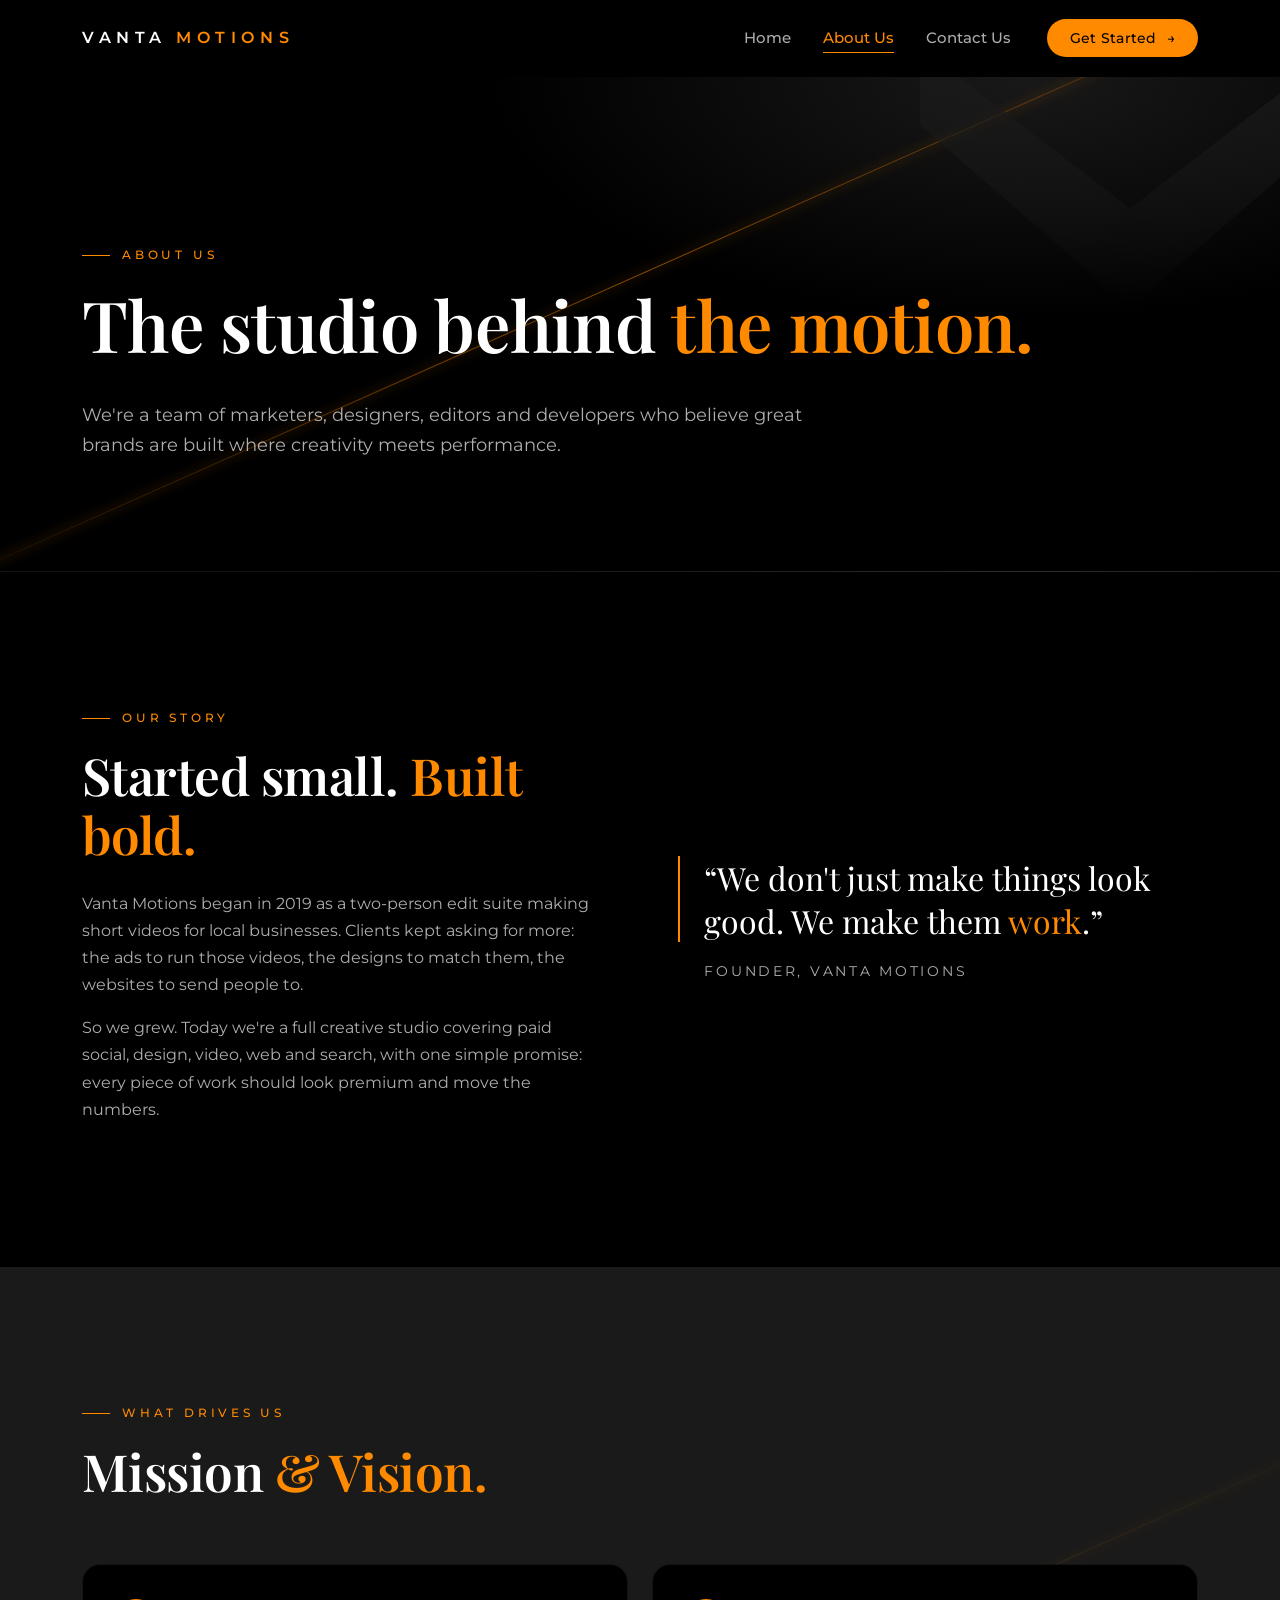
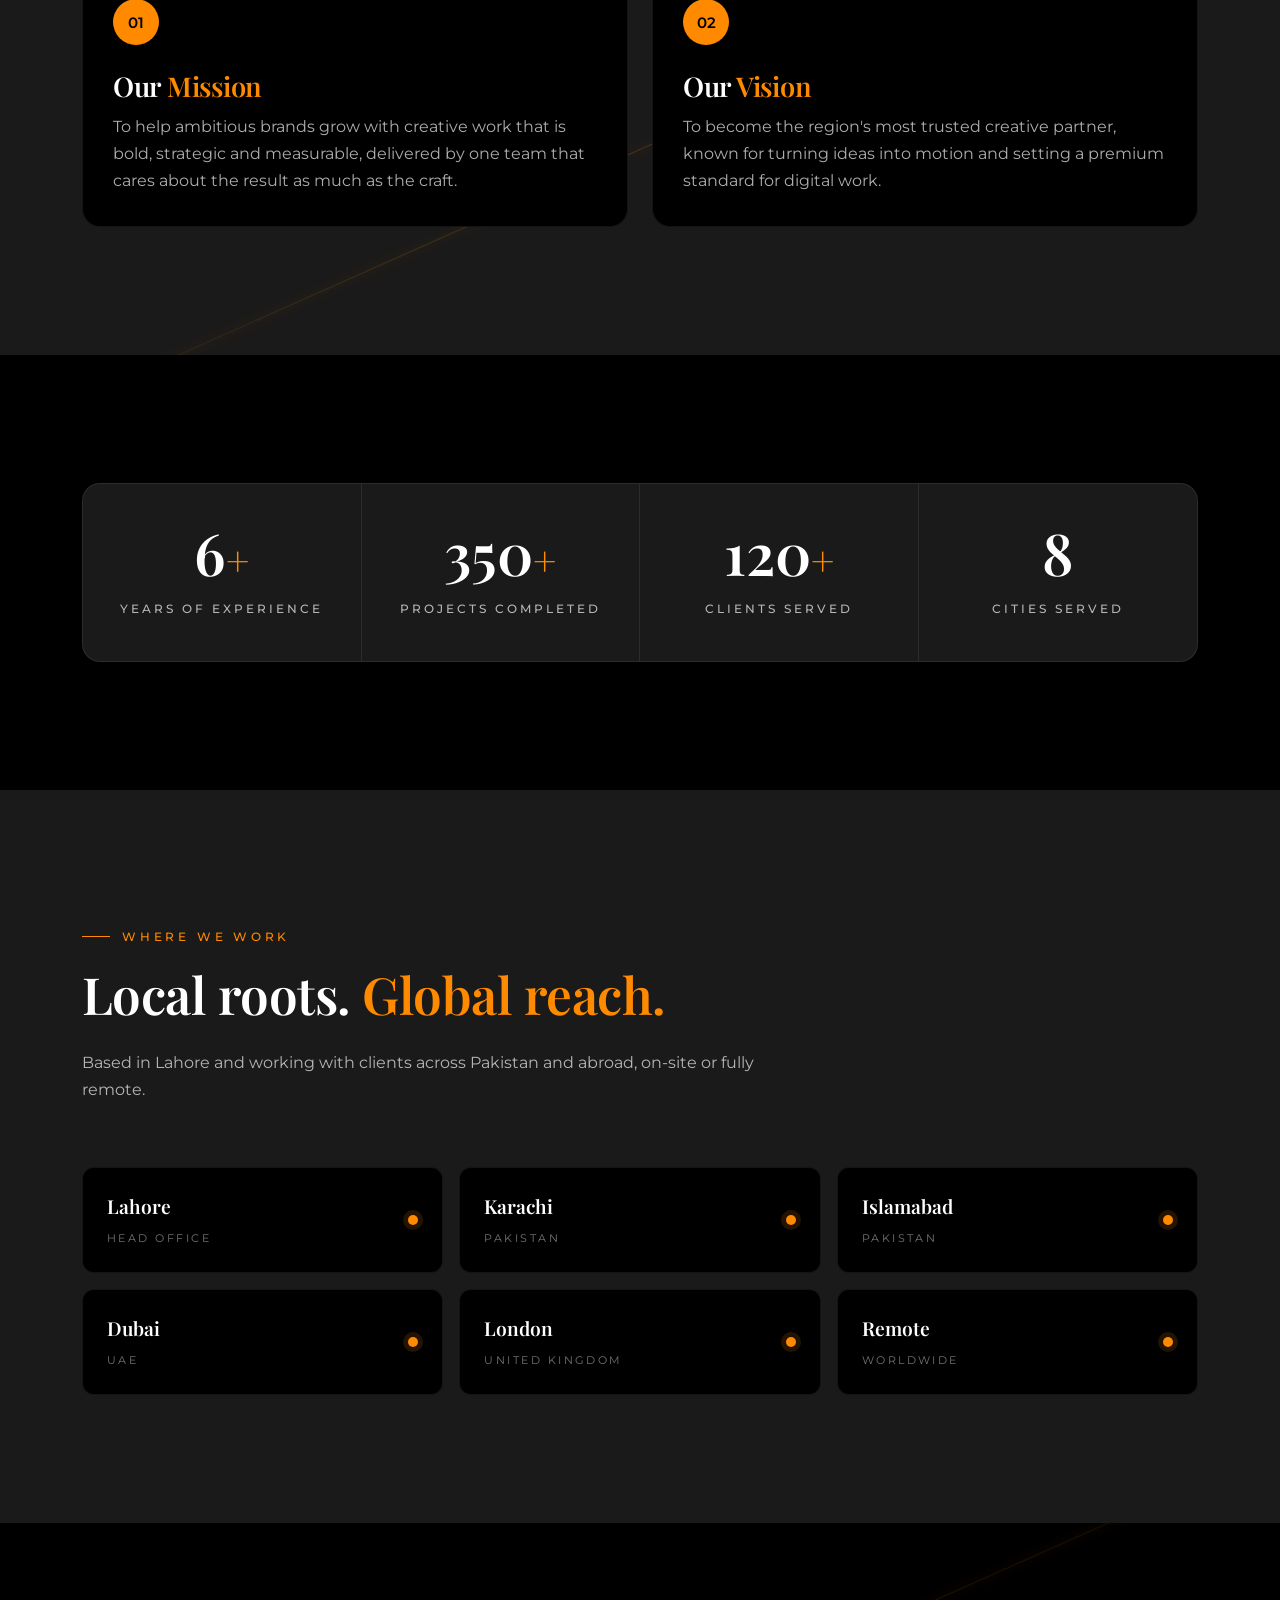
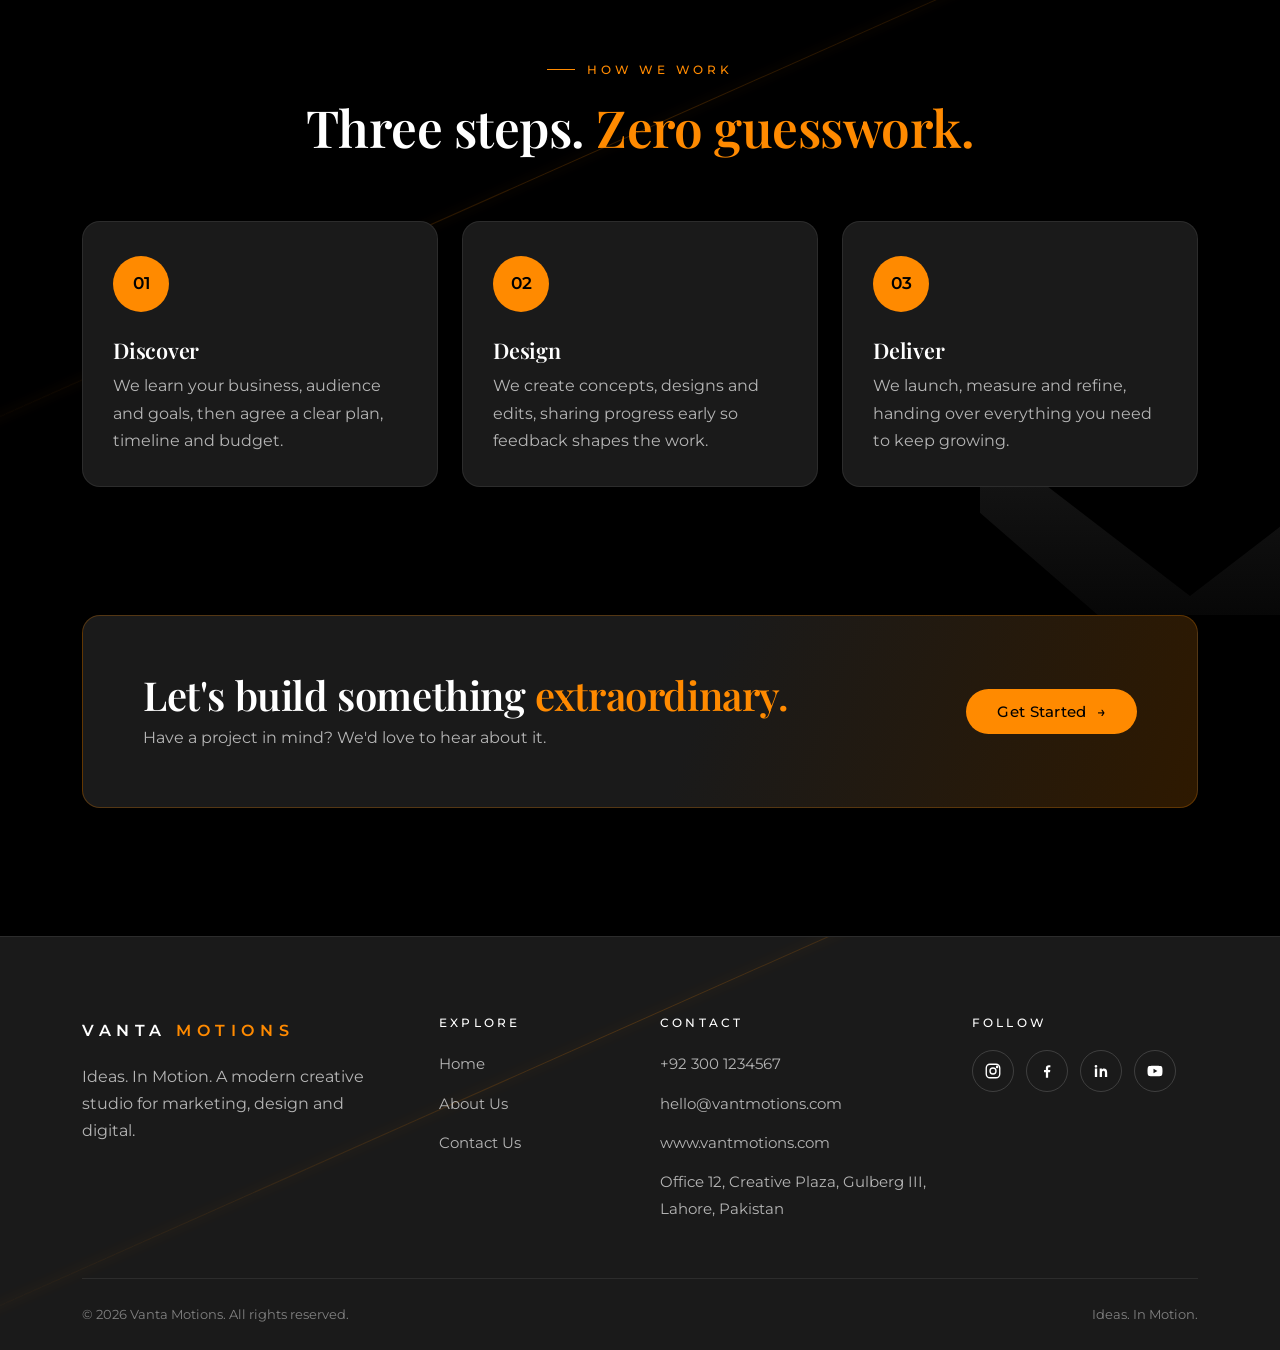
==== about.html @ 3d9dcd0d "Add Vanta Motions 3-page portfolio site Home, About Us and Contact Us pages with shared stylesheet a" ====
<!DOCTYPE html>
<html lang="en">
<head>
  <meta charset="UTF-8">
  <meta name="viewport" content="width=device-width, initial-scale=1.0">
  <title>About Us | Vanta Motions</title>
  <meta name="description" content="Meet Vanta Motions: the story, mission and process behind a modern creative studio.">

  <!-- Brand fonts: Playfair Display (headings), Montserrat (body 400 / nav & buttons 500) -->
  <link rel="preconnect" href="https://fonts.googleapis.com">
  <link rel="preconnect" href="https://fonts.gstatic.com" crossorigin>
  <link href="https://fonts.googleapis.com/css2?family=Montserrat:wght@400;500;600&family=Playfair+Display:wght@500;600;700&display=swap" rel="stylesheet">

  <link rel="stylesheet" href="css/style.css">
  <script>document.documentElement.classList.add("js");</script>
</head>
<body>
  <a class="skip-link" href="#main">Skip to content</a>

  <!-- ================= HEADER (shared) ================= -->
  <header class="site-header">
    <div class="container header-inner">
      <a href="index.html" class="logo" aria-label="Vanta Motions home">
        <img class="logo-img" src="images/logo.png" alt="Vanta Motions" onload="this.parentNode.classList.add('has-img')" onerror="this.remove()">
        <span class="logo-text">Vanta <span>Motions</span></span>
      </a>

      <button class="nav-toggle" type="button" aria-expanded="false" aria-controls="main-nav" aria-label="Open menu">
        <span></span><span></span><span></span>
      </button>

      <nav id="main-nav" class="main-nav" aria-label="Main">
        <ul class="nav-list">
          <li><a href="index.html">Home</a></li>
          <li><a href="about.html" aria-current="page">About Us</a></li>
          <li><a href="contact.html">Contact Us</a></li>
        </ul>
        <a class="btn btn--primary btn--sm" href="contact.html">Get Started <span class="arrow" aria-hidden="true">&rarr;</span></a>
      </nav>
    </div>
  </header>

  <main id="main">

    <!-- ================= PAGE HEADING ================= -->
    <section class="page-hero">
      <div class="deco" aria-hidden="true">
        <span class="glow-line" style="top:40%; left:-20%;"></span>
        <span class="chevron" style="top:-30px; right:-60px;"></span>
      </div>
      <div class="container">
        <span class="label reveal">About Us</span>
        <h1 class="reveal" data-delay="1">The studio behind <span class="accent">the motion.</span></h1>
        <!-- PLACEHOLDER: about page intro -->
        <p class="lead reveal" data-delay="2">We're a team of marketers, designers, editors and developers who believe great brands are built where creativity meets performance.</p>
      </div>
    </section>

    <!-- ================= STORY ================= -->
    <section class="section">
      <div class="container story-grid">
        <div class="reveal">
          <span class="label">Our Story</span>
          <h2>Started small. <span class="accent">Built bold.</span></h2>
          <!-- PLACEHOLDER: studio story paragraphs -->
          <p>Vanta Motions began in 2019 as a two-person edit suite making short videos for local businesses. Clients kept asking for more: the ads to run those videos, the designs to match them, the websites to send people to.</p>
          <p>So we grew. Today we're a full creative studio covering paid social, design, video, web and search, with one simple promise: every piece of work should look premium and move the numbers.</p>
        </div>
        <div class="reveal" data-delay="1" style="align-self:center;">
          <!-- PLACEHOLDER: founder quote and attribution -->
          <blockquote class="quote">&ldquo;We don't just make things look good. We make them <span class="accent">work</span>.&rdquo;</blockquote>
          <p style="margin:18px 0 0 26px; font-size:0.85rem; letter-spacing:0.2em; text-transform:uppercase;">Founder, Vanta Motions</p>
        </div>
      </div>
    </section>

    <!-- ================= MISSION & VISION ================= -->
    <section class="section section--charcoal">
      <div class="deco" aria-hidden="true">
        <span class="glow-line glow-line--faint" style="top:70%; left:-20%;"></span>
      </div>
      <div class="container">
        <div class="section-head reveal">
          <span class="label">What drives us</span>
          <h2>Mission <span class="accent">&amp; Vision.</span></h2>
        </div>
        <div class="card-grid card-grid--2">
          <article class="card mv-card reveal">
            <span class="card-num">01</span>
            <h3>Our <span class="accent">Mission</span></h3>
            <!-- PLACEHOLDER: mission statement -->
            <p>To help ambitious brands grow with creative work that is bold, strategic and measurable, delivered by one team that cares about the result as much as the craft.</p>
          </article>
          <article class="card mv-card reveal" data-delay="1">
            <span class="card-num">02</span>
            <h3>Our <span class="accent">Vision</span></h3>
            <!-- PLACEHOLDER: vision statement -->
            <p>To become the region's most trusted creative partner, known for turning ideas into motion and setting a premium standard for digital work.</p>
          </article>
        </div>
      </div>
    </section>

    <!-- ================= STATS ================= -->
    <section class="section">
      <div class="container">
        <!-- PLACEHOLDER: all four stat numbers -->
        <div class="stats reveal">
          <div class="stat">
            <span class="stat-value">6<span class="accent">+</span></span>
            <span class="stat-label">Years of experience</span>
          </div>
          <div class="stat">
            <span class="stat-value">350<span class="accent">+</span></span>
            <span class="stat-label">Projects completed</span>
          </div>
          <div class="stat">
            <span class="stat-value">120<span class="accent">+</span></span>
            <span class="stat-label">Clients served</span>
          </div>
          <div class="stat">
            <span class="stat-value">8</span>
            <span class="stat-label">Cities served</span>
          </div>
        </div>
      </div>
    </section>

    <!-- ================= WHERE WE WORK ================= -->
    <section class="section section--charcoal">
      <div class="container">
        <div class="section-head reveal">
          <span class="label">Where we work</span>
          <h2>Local roots. <span class="accent">Global reach.</span></h2>
          <!-- PLACEHOLDER: "where we work" intro -->
          <p>Based in Lahore and working with clients across Pakistan and abroad, on-site or fully remote.</p>
        </div>

        <!-- PLACEHOLDER: list of cities / regions -->
        <div class="locations">
          <div class="location reveal"><div><strong>Lahore</strong><small>Head office</small></div><span class="dot" aria-hidden="true"></span></div>
          <div class="location reveal" data-delay="1"><div><strong>Karachi</strong><small>Pakistan</small></div><span class="dot" aria-hidden="true"></span></div>
          <div class="location reveal" data-delay="2"><div><strong>Islamabad</strong><small>Pakistan</small></div><span class="dot" aria-hidden="true"></span></div>
          <div class="location reveal"><div><strong>Dubai</strong><small>UAE</small></div><span class="dot" aria-hidden="true"></span></div>
          <div class="location reveal" data-delay="1"><div><strong>London</strong><small>United Kingdom</small></div><span class="dot" aria-hidden="true"></span></div>
          <div class="location reveal" data-delay="2"><div><strong>Remote</strong><small>Worldwide</small></div><span class="dot" aria-hidden="true"></span></div>
        </div>
      </div>
    </section>

    <!-- ================= PROCESS ================= -->
    <section class="section process" id="process">
      <div class="deco" aria-hidden="true">
        <span class="glow-line glow-line--faint" style="top:30%; left:-20%;"></span>
        <span class="chevron" style="bottom:-80px; right:-120px;"></span>
      </div>
      <div class="container">
        <div class="section-head section-head--center reveal">
          <span class="label">How we work</span>
          <h2>Three steps. <span class="accent">Zero guesswork.</span></h2>
        </div>
        <div class="card-grid">
          <article class="card reveal">
            <span class="card-num">01</span>
            <h3>Discover</h3>
            <!-- PLACEHOLDER: process step descriptions -->
            <p>We learn your business, audience and goals, then agree a clear plan, timeline and budget.</p>
          </article>
          <article class="card reveal" data-delay="1">
            <span class="card-num">02</span>
            <h3>Design</h3>
            <p>We create concepts, designs and edits, sharing progress early so feedback shapes the work.</p>
          </article>
          <article class="card reveal" data-delay="2">
            <span class="card-num">03</span>
            <h3>Deliver</h3>
            <p>We launch, measure and refine, handing over everything you need to keep growing.</p>
          </article>
        </div>
      </div>
    </section>

    <!-- ================= CTA STRIP ================= -->
    <section class="section" style="padding-top:0;">
      <div class="container">
        <div class="cta-strip reveal">
          <div>
            <h2>Let's build something <span class="accent">extraordinary.</span></h2>
            <p>Have a project in mind? We'd love to hear about it.</p>
          </div>
          <a class="btn btn--primary" href="contact.html">Get Started <span class="arrow" aria-hidden="true">&rarr;</span></a>
        </div>
      </div>
    </section>

  </main>

  <!-- ================= FOOTER (shared) ================= -->
  <footer class="site-footer">
    <div class="deco" aria-hidden="true">
      <span class="glow-line glow-line--faint" style="top:20%; left:-20%;"></span>
    </div>
    <div class="container">
      <div class="footer-grid">
        <div class="footer-brand">
          <a href="index.html" class="logo" aria-label="Vanta Motions home">
            <img class="logo-img" src="images/logo.png" alt="Vanta Motions" onload="this.parentNode.classList.add('has-img')" onerror="this.remove()">
            <span class="logo-text">Vanta <span>Motions</span></span>
          </a>
          <p>Ideas. In Motion. A modern creative studio for marketing, design and digital.</p>
        </div>

        <div>
          <h2 class="footer-title">Explore</h2>
          <ul class="footer-links">
            <li><a href="index.html">Home</a></li>
            <li><a href="about.html">About Us</a></li>
            <li><a href="contact.html">Contact Us</a></li>
          </ul>
        </div>

        <div>
          <h2 class="footer-title">Contact</h2>
          <ul class="footer-links">
            <li><a href="tel:+923001234567">+92 300 1234567</a></li>
            <li><a href="mailto:hello@vantmotions.com">hello@vantmotions.com</a></li>
            <li><a href="https://www.vantmotions.com" target="_blank" rel="noopener">www.vantmotions.com</a></li>
            <!-- PLACEHOLDER: office address -->
            <li><span>Office 12, Creative Plaza, Gulberg III, Lahore, Pakistan</span></li>
          </ul>
        </div>

        <div>
          <h2 class="footer-title">Follow</h2>
          <!-- PLACEHOLDER: social media profile URLs (replace each href="#") -->
          <div class="socials">
            <a href="#" aria-label="Instagram"><svg viewBox="0 0 24 24" fill="none" stroke="currentColor" stroke-width="1.8"><rect x="3" y="3" width="18" height="18" rx="5"/><circle cx="12" cy="12" r="4"/><circle cx="17.5" cy="6.5" r="0.8" fill="currentColor"/></svg></a>
            <a href="#" aria-label="Facebook"><svg viewBox="0 0 24 24" fill="currentColor"><path d="M13.5 21v-7.5h2.5l.4-3h-2.9V8.6c0-.9.3-1.5 1.5-1.5h1.5V4.4c-.3 0-1.2-.1-2.2-.1-2.2 0-3.8 1.3-3.8 3.8v2.4H8v3h2.5V21h3z"/></svg></a>
            <a href="#" aria-label="LinkedIn"><svg viewBox="0 0 24 24" fill="currentColor"><path d="M6.9 8.8H3.8V20h3.1V8.8zM5.3 4a1.8 1.8 0 100 3.6 1.8 1.8 0 000-3.6zM20.2 13.6c0-3-1.6-4.9-4.2-4.9-1.3 0-2.3.7-2.8 1.4V8.8h-3V20h3.1v-5.6c0-1.5.6-2.7 2.1-2.7s1.8 1.3 1.8 2.8V20h3.1l-.1-6.4z"/></svg></a>
            <a href="#" aria-label="YouTube"><svg viewBox="0 0 24 24" fill="currentColor"><path d="M21.6 7.2a2.5 2.5 0 00-1.8-1.8C18.2 5 12 5 12 5s-6.2 0-7.8.4A2.5 2.5 0 002.4 7.2C2 8.8 2 12 2 12s0 3.2.4 4.8a2.5 2.5 0 001.8 1.8C5.8 19 12 19 12 19s6.2 0 7.8-.4a2.5 2.5 0 001.8-1.8c.4-1.6.4-4.8.4-4.8s0-3.2-.4-4.8zM10 15V9l5.2 3L10 15z"/></svg></a>
          </div>
        </div>
      </div>

      <div class="footer-bottom">
        <p>&copy; <span data-year>2026</span> Vanta Motions. All rights reserved.</p>
        <p>Ideas. In Motion.</p>
      </div>
    </div>
  </footer>

  <script src="js/main.js"></script>
</body>
</html>
---- css/style.css ----
/* ==========================================================================
   Vanta Motions — shared stylesheet
   Brand palette: Black #000000 · Charcoal #1A1A1A · White #FFFFFF · Orange #FF8A00
   Fonts: Playfair Display (headings) · Montserrat (body, 500 for buttons/nav)
   ========================================================================== */

/* ---------- 1. Design tokens ---------- */
:root {
  --black: #000000;
  --charcoal: #1A1A1A;
  --white: #FFFFFF;
  --orange: #FF8A00;

  /* Tints of the brand colours (transparency only, no new hues) */
  --text-muted: rgba(255, 255, 255, 0.68);
  --text-faint: rgba(255, 255, 255, 0.45);
  --line: rgba(255, 255, 255, 0.08);
  --line-strong: rgba(255, 255, 255, 0.16);
  --orange-soft: rgba(255, 138, 0, 0.14);
  --orange-glow: rgba(255, 138, 0, 0.45);

  --font-head: "Playfair Display", Georgia, "Times New Roman", serif;
  --font-body: "Montserrat", "Segoe UI", Arial, sans-serif;

  --radius: 18px;
  --radius-sm: 12px;
  --container: 1180px;
  --gutter: clamp(16px, 4vw, 32px);
  --header-h: 76px;
  --ease: cubic-bezier(0.22, 0.61, 0.36, 1);
}

/* ---------- 2. Reset & base ---------- */
*,
*::before,
*::after { box-sizing: border-box; }

html { scroll-behavior: smooth; -webkit-text-size-adjust: 100%; }

body {
  margin: 0;
  background: var(--black);
  color: var(--white);
  font-family: var(--font-body);
  font-size: 16px;
  line-height: 1.7;
  -webkit-font-smoothing: antialiased;
  overflow-x: hidden;
}

img, svg { display: block; max-width: 100%; }

a { color: inherit; text-decoration: none; }

h1, h2, h3, h4 {
  font-family: var(--font-head);
  font-weight: 600;
  line-height: 1.15;
  margin: 0 0 0.5em;
  letter-spacing: -0.01em;
}

h1 { font-size: clamp(2.6rem, 7vw, 5.2rem); }
h2 { font-size: clamp(2rem, 4.4vw, 3.2rem); }
h3 { font-size: 1.35rem; }

p { margin: 0 0 1em; color: var(--text-muted); }

/* Highlighted word / phrase inside headings */
.accent { color: var(--orange); }

/* Visible focus for keyboard users */
:focus-visible {
  outline: 2px solid var(--orange);
  outline-offset: 3px;
  border-radius: 4px;
}

.skip-link {
  position: absolute;
  left: 16px;
  top: -60px;
  z-index: 200;
  background: var(--orange);
  color: var(--black);
  padding: 10px 18px;
  border-radius: 999px;
  font-weight: 500;
  transition: top 0.2s;
}
.skip-link:focus { top: 12px; }

/* ---------- 3. Layout helpers ---------- */
.container {
  width: 100%;
  max-width: var(--container);
  margin: 0 auto;
  padding: 0 var(--gutter);
}

.section {
  position: relative;
  padding: clamp(72px, 10vw, 128px) 0;
  overflow: hidden;
}

.section--charcoal { background: var(--charcoal); }

.section-head {
  max-width: 680px;
  margin-bottom: clamp(40px, 6vw, 64px);
}
.section-head--center { margin-left: auto; margin-right: auto; text-align: center; }

/* Small uppercase label with wide letter-spacing */
.label {
  display: inline-flex;
  align-items: center;
  gap: 12px;
  margin-bottom: 18px;
  font-size: 0.74rem;
  font-weight: 500;
  letter-spacing: 0.32em;
  text-transform: uppercase;
  color: var(--orange);
}
.label::before {
  content: "";
  width: 28px;
  height: 1px;
  background: var(--orange);
}

.lead { font-size: 1.12rem; max-width: 60ch; }

/* ---------- 4. Buttons & links ---------- */
.btn {
  display: inline-flex;
  align-items: center;
  justify-content: center;
  gap: 10px;
  padding: 14px 30px;
  border-radius: 999px;
  border: 1.5px solid transparent;
  font-family: var(--font-body);
  font-size: 0.95rem;
  font-weight: 500;
  letter-spacing: 0.02em;
  line-height: 1;
  cursor: pointer;
  white-space: nowrap;
  transition: transform 0.3s var(--ease), box-shadow 0.3s var(--ease),
              background-color 0.3s var(--ease), color 0.3s var(--ease), border-color 0.3s var(--ease);
}

.btn .arrow { transition: transform 0.3s var(--ease); }
.btn:hover .arrow { transform: translateX(4px); }

/* Primary: orange pill with arrow */
.btn--primary { background: var(--orange); color: var(--black); }
.btn--primary:hover {
  transform: translateY(-2px);
  box-shadow: 0 10px 30px var(--orange-glow);
}

/* Secondary: white-outlined pill */
.btn--outline { border-color: var(--white); color: var(--white); background: transparent; }
.btn--outline:hover { background: var(--white); color: var(--black); transform: translateY(-2px); }

.btn--sm { padding: 11px 22px; font-size: 0.88rem; }

/* Text link underlined in orange with arrow */
.text-link {
  display: inline-flex;
  align-items: center;
  gap: 8px;
  font-weight: 500;
  color: var(--white);
  padding-bottom: 4px;
  background: linear-gradient(var(--orange), var(--orange)) left bottom / 100% 1.5px no-repeat;
  transition: color 0.3s var(--ease), background-size 0.3s var(--ease);
}
.text-link .arrow { color: var(--orange); transition: transform 0.3s var(--ease); }
.text-link:hover { color: var(--orange); }
.text-link:hover .arrow { transform: translateX(4px); }

.btn-row { display: flex; flex-wrap: wrap; gap: 16px; align-items: center; }

/* ---------- 5. Logo ---------- */
.logo { display: inline-flex; align-items: center; }

/* Image logo is hidden until images/logo.png actually loads (see onload in HTML) */
.logo-img { display: none; height: 46px; width: auto; }
.logo.has-img .logo-img { display: block; }
.logo.has-img .logo-text { display: none; }

/* Text fallback: VANTA (white) MOTIONS (orange) */
.logo-text {
  font-family: var(--font-body);
  font-weight: 600;
  font-size: 1.02rem;
  letter-spacing: 0.34em;
  text-transform: uppercase;
  color: var(--white);
  white-space: nowrap;
}
.logo-text span { color: var(--orange); }

/* ---------- 6. Header & navigation ---------- */
.site-header {
  position: sticky;
  top: 0;
  z-index: 100;
  background: rgba(0, 0, 0, 0.82);
  -webkit-backdrop-filter: blur(14px);
  backdrop-filter: blur(14px);
  border-bottom: 1px solid transparent;
  transition: border-color 0.3s, background-color 0.3s;
}
.site-header.is-scrolled { border-bottom-color: var(--line); background: rgba(0, 0, 0, 0.94); }

.header-inner {
  display: flex;
  align-items: center;
  justify-content: space-between;
  height: var(--header-h);
  gap: 24px;
}

.main-nav { display: flex; align-items: center; gap: 36px; }

.nav-list {
  display: flex;
  gap: 32px;
  list-style: none;
  margin: 0;
  padding: 0;
}

.nav-list a {
  position: relative;
  font-size: 0.92rem;
  font-weight: 500;
  color: var(--text-muted);
  padding: 6px 0;
  transition: color 0.25s;
}
.nav-list a::after {
  content: "";
  position: absolute;
  left: 0;
  bottom: 0;
  width: 100%;
  height: 1.5px;
  background: var(--orange);
  transform: scaleX(0);
  transform-origin: left;
  transition: transform 0.3s var(--ease);
}
.nav-list a:hover { color: var(--white); }
.nav-list a:hover::after { transform: scaleX(1); }

/* Current page is highlighted in orange */
.nav-list a[aria-current="page"] { color: var(--orange); }
.nav-list a[aria-current="page"]::after { transform: scaleX(1); }

/* Hamburger (mobile only) */
.nav-toggle {
  display: none;
  width: 44px;
  height: 44px;
  padding: 0;
  border: 1px solid var(--line-strong);
  border-radius: 50%;
  background: transparent;
  cursor: pointer;
  position: relative;
}
.nav-toggle span {
  position: absolute;
  left: 50%;
  width: 18px;
  height: 1.5px;
  margin-left: -9px;
  background: var(--white);
  transition: transform 0.3s var(--ease), opacity 0.2s;
}
.nav-toggle span:nth-child(1) { top: 15px; }
.nav-toggle span:nth-child(2) { top: 21px; }
.nav-toggle span:nth-child(3) { top: 27px; }
.nav-toggle[aria-expanded="true"] span:nth-child(1) { transform: translateY(6px) rotate(45deg); }
.nav-toggle[aria-expanded="true"] span:nth-child(2) { opacity: 0; }
.nav-toggle[aria-expanded="true"] span:nth-child(3) { transform: translateY(-6px) rotate(-45deg); }

/* ---------- 7. Background decoration: glow lines & chevrons ---------- */
.deco { position: absolute; inset: 0; pointer-events: none; overflow: hidden; z-index: 0; }

/* Thin diagonal orange glow line */
.glow-line {
  position: absolute;
  width: 140%;
  height: 1px;
  background: linear-gradient(90deg, transparent 0%, var(--orange) 50%, transparent 100%);
  box-shadow: 0 0 12px 1px var(--orange-glow);
  opacity: 0.55;
  transform: rotate(-24deg);
  transform-origin: center;
}
.glow-line--faint { opacity: 0.22; }

/* Dark chevron (V) shape echoing the logo mark */
.chevron {
  position: absolute;
  width: 420px;
  aspect-ratio: 1 / 0.62;
  background: linear-gradient(180deg, var(--charcoal) 0%, rgba(26, 26, 26, 0) 100%);
  clip-path: polygon(0 0, 50% 62%, 100% 0, 100% 30%, 50% 100%, 0 30%);
  opacity: 0.9;
}

.section > .container,
.hero > .container,
.page-hero > .container { position: relative; z-index: 1; }

/* ---------- 8. Home hero ---------- */
.hero {
  position: relative;
  min-height: calc(100vh - var(--header-h));
  min-height: calc(100svh - var(--header-h));
  display: flex;
  align-items: center;
  padding: 80px 0 100px;
  overflow: hidden;
  background: radial-gradient(ellipse 70% 60% at 70% 30%, rgba(26, 26, 26, 0.9) 0%, var(--black) 70%);
}

.hero-grid {
  display: grid;
  grid-template-columns: 1.15fr 0.85fr;
  align-items: center;
  gap: 48px;
}

.hero h1 { margin-bottom: 0.35em; }
.hero h1 .accent { display: block; }
.hero .lead { margin-bottom: 40px; }

/* Stacked chevron "M" visual on the right of the hero */
.hero-visual {
  position: relative;
  aspect-ratio: 1;
  max-width: 440px;
  width: 100%;
  margin-left: auto;
}
.hero-visual .v {
  position: absolute;
  left: 0;
  width: 100%;
  aspect-ratio: 1 / 0.62;
  clip-path: polygon(0 0, 50% 62%, 100% 0, 100% 30%, 50% 100%, 0 30%);
}
.hero-visual .v1 { top: 6%;  background: linear-gradient(180deg, var(--charcoal), rgba(26, 26, 26, 0.2)); }
.hero-visual .v2 { top: 26%; background: linear-gradient(180deg, rgba(255, 255, 255, 0.9), rgba(255, 255, 255, 0.25)); transform: scale(0.82); }
.hero-visual .v3 { top: 46%; background: linear-gradient(180deg, var(--orange), rgba(255, 138, 0, 0.15)); transform: scale(0.64); }
.hero-visual::after {
  content: "";
  position: absolute;
  inset: 20% 10%;
  background: radial-gradient(circle, rgba(255, 138, 0, 0.22), transparent 65%);
  filter: blur(30px);
  z-index: -1;
}

.scroll-cue {
  position: absolute;
  left: 50%;
  bottom: 28px;
  transform: translateX(-50%);
  font-size: 0.7rem;
  letter-spacing: 0.3em;
  text-transform: uppercase;
  color: var(--text-faint);
  z-index: 1;
}

/* ---------- 9. Inner page hero (About / Contact) ---------- */
.page-hero {
  position: relative;
  padding: clamp(90px, 13vw, 160px) 0 clamp(64px, 9vw, 110px);
  overflow: hidden;
  border-bottom: 1px solid var(--line);
  background: radial-gradient(ellipse 60% 70% at 80% 0%, rgba(26, 26, 26, 0.95) 0%, var(--black) 70%);
}
.page-hero h1 { font-size: clamp(2.4rem, 6vw, 4.4rem); }
.page-hero .lead { margin-bottom: 0; }

/* ---------- 10. Cards (charcoal, rounded, numbered orange circle) ---------- */
.card-grid {
  display: grid;
  grid-template-columns: repeat(3, 1fr);
  gap: 24px;
}
.card-grid--2 { grid-template-columns: repeat(2, 1fr); }

.card {
  position: relative;
  background: var(--charcoal);
  border: 1px solid var(--line);
  border-radius: var(--radius);
  padding: 34px 30px 32px;
  overflow: hidden;
  transition: transform 0.4s var(--ease), border-color 0.4s var(--ease), box-shadow 0.4s var(--ease);
}
.section--charcoal .card { background: var(--black); }

/* Diagonal glow sweeps in on hover */
.card::after {
  content: "";
  position: absolute;
  top: -40%;
  right: -60%;
  width: 120%;
  height: 1px;
  background: linear-gradient(90deg, transparent, var(--orange), transparent);
  transform: rotate(-30deg);
  opacity: 0;
  transition: opacity 0.4s var(--ease), right 0.6s var(--ease);
}
.card:hover {
  transform: translateY(-6px);
  border-color: rgba(255, 138, 0, 0.4);
  box-shadow: 0 22px 50px rgba(0, 0, 0, 0.6);
}
.card:hover::after { opacity: 0.8; right: -20%; }

.card-num {
  display: inline-flex;
  align-items: center;
  justify-content: center;
  width: 46px;
  height: 46px;
  margin-bottom: 26px;
  border-radius: 50%;
  background: var(--orange);
  color: var(--black);
  font-weight: 600;
  font-size: 0.95rem;
  transition: box-shadow 0.4s var(--ease);
}
.card:hover .card-num { box-shadow: 0 0 0 6px var(--orange-soft); }

.card h3 { margin-bottom: 10px; }
.card p { margin-bottom: 0; }
.card .text-link { margin-top: 22px; }

/* ---------- 11. Banner ("Build Something Extraordinary.") ---------- */
.banner {
  position: relative;
  border-radius: calc(var(--radius) + 8px);
  background: var(--charcoal);
  border: 1px solid var(--line);
  padding: clamp(48px, 8vw, 96px) clamp(24px, 6vw, 80px);
  overflow: hidden;
  text-align: center;
}
.banner h2 { font-size: clamp(2.2rem, 5.4vw, 4rem); margin-bottom: 0.3em; }
.banner .sub {
  font-size: 0.8rem;
  font-weight: 500;
  letter-spacing: 0.3em;
  text-transform: uppercase;
  color: var(--white);
  margin-bottom: 22px;
}
.banner p { max-width: 54ch; margin: 0 auto 34px; }
.banner > *:not(.deco) { position: relative; z-index: 1; }

/* ---------- 12. Why choose us ---------- */
.split {
  display: grid;
  grid-template-columns: 0.9fr 1.1fr;
  gap: clamp(40px, 6vw, 88px);
  align-items: start;
}

.feature-list { list-style: none; margin: 0; padding: 0; display: grid; gap: 4px; }
.feature-list li {
  display: grid;
  grid-template-columns: 44px 1fr;
  gap: 18px;
  padding: 24px 0;
  border-bottom: 1px solid var(--line);
}
.feature-list li:first-child { padding-top: 0; }
.feature-list .tick {
  width: 44px;
  height: 44px;
  border-radius: 50%;
  border: 1px solid rgba(255, 138, 0, 0.5);
  display: grid;
  place-items: center;
  color: var(--orange);
}
.feature-list h3 { font-size: 1.2rem; margin-bottom: 4px; }
.feature-list p { margin: 0; }

/* ---------- 13. CTA strip ---------- */
.cta-strip {
  position: relative;
  display: flex;
  align-items: center;
  justify-content: space-between;
  gap: 32px;
  padding: clamp(36px, 5vw, 56px) clamp(24px, 5vw, 60px);
  border-radius: var(--radius);
  background: linear-gradient(110deg, var(--charcoal) 55%, rgba(255, 138, 0, 0.18) 100%);
  border: 1px solid rgba(255, 138, 0, 0.25);
  overflow: hidden;
}
.cta-strip h2 { font-size: clamp(1.7rem, 3.4vw, 2.5rem); margin: 0 0 6px; }
.cta-strip p { margin: 0; }

/* ---------- 14. About: story, mission/vision, stats, locations ---------- */
.story-grid {
  display: grid;
  grid-template-columns: 1fr 1fr;
  gap: clamp(32px, 6vw, 80px);
}
.story-grid .quote {
  font-family: var(--font-head);
  font-size: clamp(1.5rem, 2.6vw, 2rem);
  line-height: 1.35;
  color: var(--white);
  border-left: 2px solid var(--orange);
  padding-left: 24px;
  margin: 0;
}

.mv-card h3 { font-size: 1.7rem; }

.stats {
  display: grid;
  grid-template-columns: repeat(4, 1fr);
  border: 1px solid var(--line);
  border-radius: var(--radius);
  background: var(--charcoal);
  overflow: hidden;
}
.stat {
  padding: 40px 24px;
  text-align: center;
  border-right: 1px solid var(--line);
}
.stat:last-child { border-right: 0; }
.stat-value {
  display: block;
  font-family: var(--font-head);
  font-size: clamp(2.4rem, 5vw, 3.6rem);
  font-weight: 600;
  line-height: 1;
  color: var(--white);
  margin-bottom: 12px;
}
.stat-value .accent { font-size: 0.7em; }
.stat-label {
  font-size: 0.72rem;
  font-weight: 500;
  letter-spacing: 0.26em;
  text-transform: uppercase;
  color: var(--text-muted);
}

.locations {
  display: grid;
  grid-template-columns: repeat(3, 1fr);
  gap: 16px;
}
.location {
  display: flex;
  align-items: center;
  justify-content: space-between;
  gap: 16px;
  padding: 22px 24px;
  border-radius: var(--radius-sm);
  background: var(--black);
  border: 1px solid var(--line);
  transition: border-color 0.3s, transform 0.3s var(--ease);
}
.location:hover { border-color: rgba(255, 138, 0, 0.45); transform: translateY(-3px); }
.location strong { font-family: var(--font-head); font-size: 1.2rem; font-weight: 600; display: block; }
.location small {
  font-size: 0.7rem;
  letter-spacing: 0.22em;
  text-transform: uppercase;
  color: var(--text-faint);
}
.location .dot {
  flex: none;
  width: 10px;
  height: 10px;
  border-radius: 50%;
  background: var(--orange);
  box-shadow: 0 0 0 5px var(--orange-soft);
}

/* Process steps connected by a line */
.process { position: relative; }
.process .card-num { width: 56px; height: 56px; font-size: 1.05rem; }

/* ---------- 15. Contact ---------- */
.contact-grid {
  display: grid;
  grid-template-columns: 0.85fr 1.15fr;
  gap: clamp(32px, 5vw, 64px);
  align-items: start;
}

.contact-list { list-style: none; margin: 0 0 32px; padding: 0; }
.contact-list li {
  display: grid;
  grid-template-columns: 48px 1fr;
  gap: 16px;
  align-items: center;
  padding: 18px 0;
  border-bottom: 1px solid var(--line);
}
.contact-list .icon {
  width: 48px;
  height: 48px;
  border-radius: 50%;
  background: var(--charcoal);
  border: 1px solid var(--line);
  display: grid;
  place-items: center;
  color: var(--orange);
}
.contact-list small {
  display: block;
  font-size: 0.68rem;
  font-weight: 500;
  letter-spacing: 0.26em;
  text-transform: uppercase;
  color: var(--text-faint);
}
.contact-list a,
.contact-list span { color: var(--white); word-break: break-word; }
.contact-list a:hover { color: var(--orange); }

.form-card {
  background: var(--charcoal);
  border: 1px solid var(--line);
  border-radius: calc(var(--radius) + 4px);
  padding: clamp(28px, 4vw, 48px);
}
.form-card h2 { font-size: clamp(1.7rem, 3vw, 2.3rem); }

.form-grid {
  display: grid;
  grid-template-columns: 1fr 1fr;
  gap: 20px;
}
.field { display: flex; flex-direction: column; gap: 8px; }
.field--full { grid-column: 1 / -1; }

.field label {
  font-size: 0.72rem;
  font-weight: 500;
  letter-spacing: 0.2em;
  text-transform: uppercase;
  color: var(--text-muted);
}
.field label .req { color: var(--orange); }

.field input,
.field select,
.field textarea {
  width: 100%;
  padding: 15px 18px;
  border-radius: var(--radius-sm);
  border: 1px solid var(--line-strong);
  background: var(--black);
  color: var(--white);
  font-family: var(--font-body);
  font-size: 0.98rem;
  transition: border-color 0.25s, box-shadow 0.25s;
}
.field textarea { min-height: 150px; resize: vertical; }
.field select {
  appearance: none;
  -webkit-appearance: none;
  cursor: pointer;
  /* Orange chevron arrow */
  background-image: url("data:image/svg+xml,%3Csvg xmlns='http://www.w3.org/2000/svg' width='12' height='8' viewBox='0 0 12 8'%3E%3Cpath d='M1 1l5 5 5-5' fill='none' stroke='%23FF8A00' stroke-width='1.6'/%3E%3C/svg%3E");
  background-repeat: no-repeat;
  background-position: right 18px center;
  padding-right: 44px;
}
.field select option { background: var(--charcoal); color: var(--white); }
.field input::placeholder,
.field textarea::placeholder { color: var(--text-faint); }

.field input:focus,
.field select:focus,
.field textarea:focus {
  outline: none;
  border-color: var(--orange);
  box-shadow: 0 0 0 4px var(--orange-soft);
}

/* Validation states (errors use orange — the only accent in the palette) */
.field.has-error input,
.field.has-error select,
.field.has-error textarea { border-color: var(--orange); }
.field-error {
  min-height: 1.2em;
  font-size: 0.8rem;
  color: var(--orange);
}

.form-actions { margin-top: 28px; display: flex; flex-wrap: wrap; align-items: center; gap: 16px; }
.form-note { font-size: 0.82rem; color: var(--text-faint); margin: 0; }

.form-success {
  display: none;
  gap: 16px;
  align-items: flex-start;
  margin-top: 24px;
  padding: 20px 22px;
  border-radius: var(--radius-sm);
  border: 1px solid rgba(255, 138, 0, 0.5);
  background: var(--orange-soft);
}
.form-success.is-visible { display: flex; }
.form-success strong { display: block; font-family: var(--font-head); font-size: 1.2rem; margin-bottom: 2px; }
.form-success p { margin: 0; color: var(--white); }
.form-success .tick {
  flex: none;
  width: 36px;
  height: 36px;
  border-radius: 50%;
  background: var(--orange);
  color: var(--black);
  display: grid;
  place-items: center;
}

.hours { border-radius: var(--radius); background: var(--charcoal); border: 1px solid var(--line); padding: 26px 28px; }
.hours h3 { font-size: 1.2rem; }
.hours dl { margin: 0; display: grid; grid-template-columns: 1fr auto; gap: 10px 16px; }
.hours dt { color: var(--text-muted); }
.hours dd { margin: 0; color: var(--white); text-align: right; }

/* ---------- 16. Footer ---------- */
.site-footer {
  position: relative;
  background: var(--charcoal);
  border-top: 1px solid var(--line);
  padding: 80px 0 0;
  overflow: hidden;
}
.footer-grid {
  display: grid;
  grid-template-columns: 1.4fr 0.8fr 1.2fr 1fr;
  gap: 40px;
  padding-bottom: 56px;
  position: relative;
  z-index: 1;
}
.footer-brand p { margin: 18px 0 0; max-width: 32ch; }
.footer-title {
  font-family: var(--font-body);
  font-size: 0.72rem;
  font-weight: 500;
  letter-spacing: 0.28em;
  text-transform: uppercase;
  color: var(--white);
  margin-bottom: 20px;
}
.footer-links { list-style: none; margin: 0; padding: 0; display: grid; gap: 12px; }
.footer-links a,
.footer-links span { color: var(--text-muted); font-size: 0.94rem; transition: color 0.25s; word-break: break-word; }
.footer-links a:hover { color: var(--orange); }

.socials { display: flex; flex-wrap: wrap; gap: 12px; }
.socials a {
  width: 42px;
  height: 42px;
  border-radius: 50%;
  border: 1px solid var(--line-strong);
  display: grid;
  place-items: center;
  color: var(--white);
  transition: background-color 0.3s, border-color 0.3s, color 0.3s, transform 0.3s var(--ease);
}
.socials a:hover { background: var(--orange); border-color: var(--orange); color: var(--black); transform: translateY(-3px); }
.socials svg { width: 18px; height: 18px; }

.footer-bottom {
  position: relative;
  z-index: 1;
  border-top: 1px solid var(--line);
  padding: 24px 0;
  display: flex;
  flex-wrap: wrap;
  justify-content: space-between;
  gap: 12px;
  font-size: 0.84rem;
  color: var(--text-faint);
}
.footer-bottom p { margin: 0; color: inherit; }

/* ---------- 17. Scroll reveal ---------- */
/* Only hide when JS is running (html.js), so content is never lost without JS */
.js .reveal {
  opacity: 0;
  transform: translateY(28px);
  transition: opacity 0.8s var(--ease), transform 0.8s var(--ease);
}
.js .reveal.is-visible { opacity: 1; transform: none; }

/* Stagger children inside grids */
.js .reveal[data-delay="1"] { transition-delay: 0.08s; }
.js .reveal[data-delay="2"] { transition-delay: 0.16s; }
.js .reveal[data-delay="3"] { transition-delay: 0.24s; }

/* ---------- 18. Responsive ---------- */
@media (max-width: 1024px) {
  .card-grid { grid-template-columns: repeat(2, 1fr); }
  .footer-grid { grid-template-columns: 1fr 1fr; }
  .locations { grid-template-columns: repeat(2, 1fr); }
}

@media (max-width: 900px) {
  /* Mobile navigation */
  .nav-toggle { display: block; }
  .main-nav {
    position: absolute;
    top: var(--header-h);
    left: 0;
    right: 0;
    flex-direction: column;
    align-items: stretch;
    gap: 24px;
    padding: 24px var(--gutter) 32px;
    background: var(--black);
    border-bottom: 1px solid var(--line);
    opacity: 0;
    visibility: hidden;
    transform: translateY(-10px);
    transition: opacity 0.3s var(--ease), transform 0.3s var(--ease), visibility 0.3s;
  }
  .main-nav.is-open { opacity: 1; visibility: visible; transform: none; }
  .nav-list { flex-direction: column; gap: 0; }
  .nav-list a {
    display: block;
    padding: 16px 0;
    font-size: 1.05rem;
    border-bottom: 1px solid var(--line);
  }
  .nav-list a::after { display: none; }
  .main-nav .btn { align-self: flex-start; }

  .hero-grid,
  .split,
  .story-grid,
  .contact-grid { grid-template-columns: 1fr; }
  .hero { min-height: auto; padding: 72px 0 96px; }
  .hero-visual { max-width: 300px; margin: 0 auto; order: -1; }

  .stats { grid-template-columns: repeat(2, 1fr); }
  .stat:nth-child(2) { border-right: 0; }
  .stat:nth-child(-n + 2) { border-bottom: 1px solid var(--line); }

  .cta-strip { flex-direction: column; align-items: flex-start; }
}

@media (max-width: 640px) {
  :root { --header-h: 68px; }
  .card-grid,
  .card-grid--2,
  .locations,
  .form-grid { grid-template-columns: 1fr; }
  .footer-grid { grid-template-columns: 1fr; gap: 36px; }
  .logo-text { font-size: 0.86rem; letter-spacing: 0.26em; }
  .hero-visual { max-width: 220px; }
  .scroll-cue { display: none; }
  .btn-row .btn { flex: 1 1 auto; }
  .chevron { width: 260px; }
}

@media (max-width: 400px) {
  .stats { grid-template-columns: 1fr; }
  .stat { border-right: 0; border-bottom: 1px solid var(--line); }
  .stat:last-child { border-bottom: 0; }
}

/* ---------- 19. Reduced motion ---------- */
@media (prefers-reduced-motion: reduce) {
  html { scroll-behavior: auto; }
  *,
  *::before,
  *::after {
    animation-duration: 0.01ms !important;
    animation-iteration-count: 1 !important;
    transition-duration: 0.01ms !important;
    transition-delay: 0s !important;
  }
  .js .reveal { opacity: 1; transform: none; }
  .card:hover,
  .btn:hover,
  .location:hover,
  .socials a:hover { transform: none; }
}
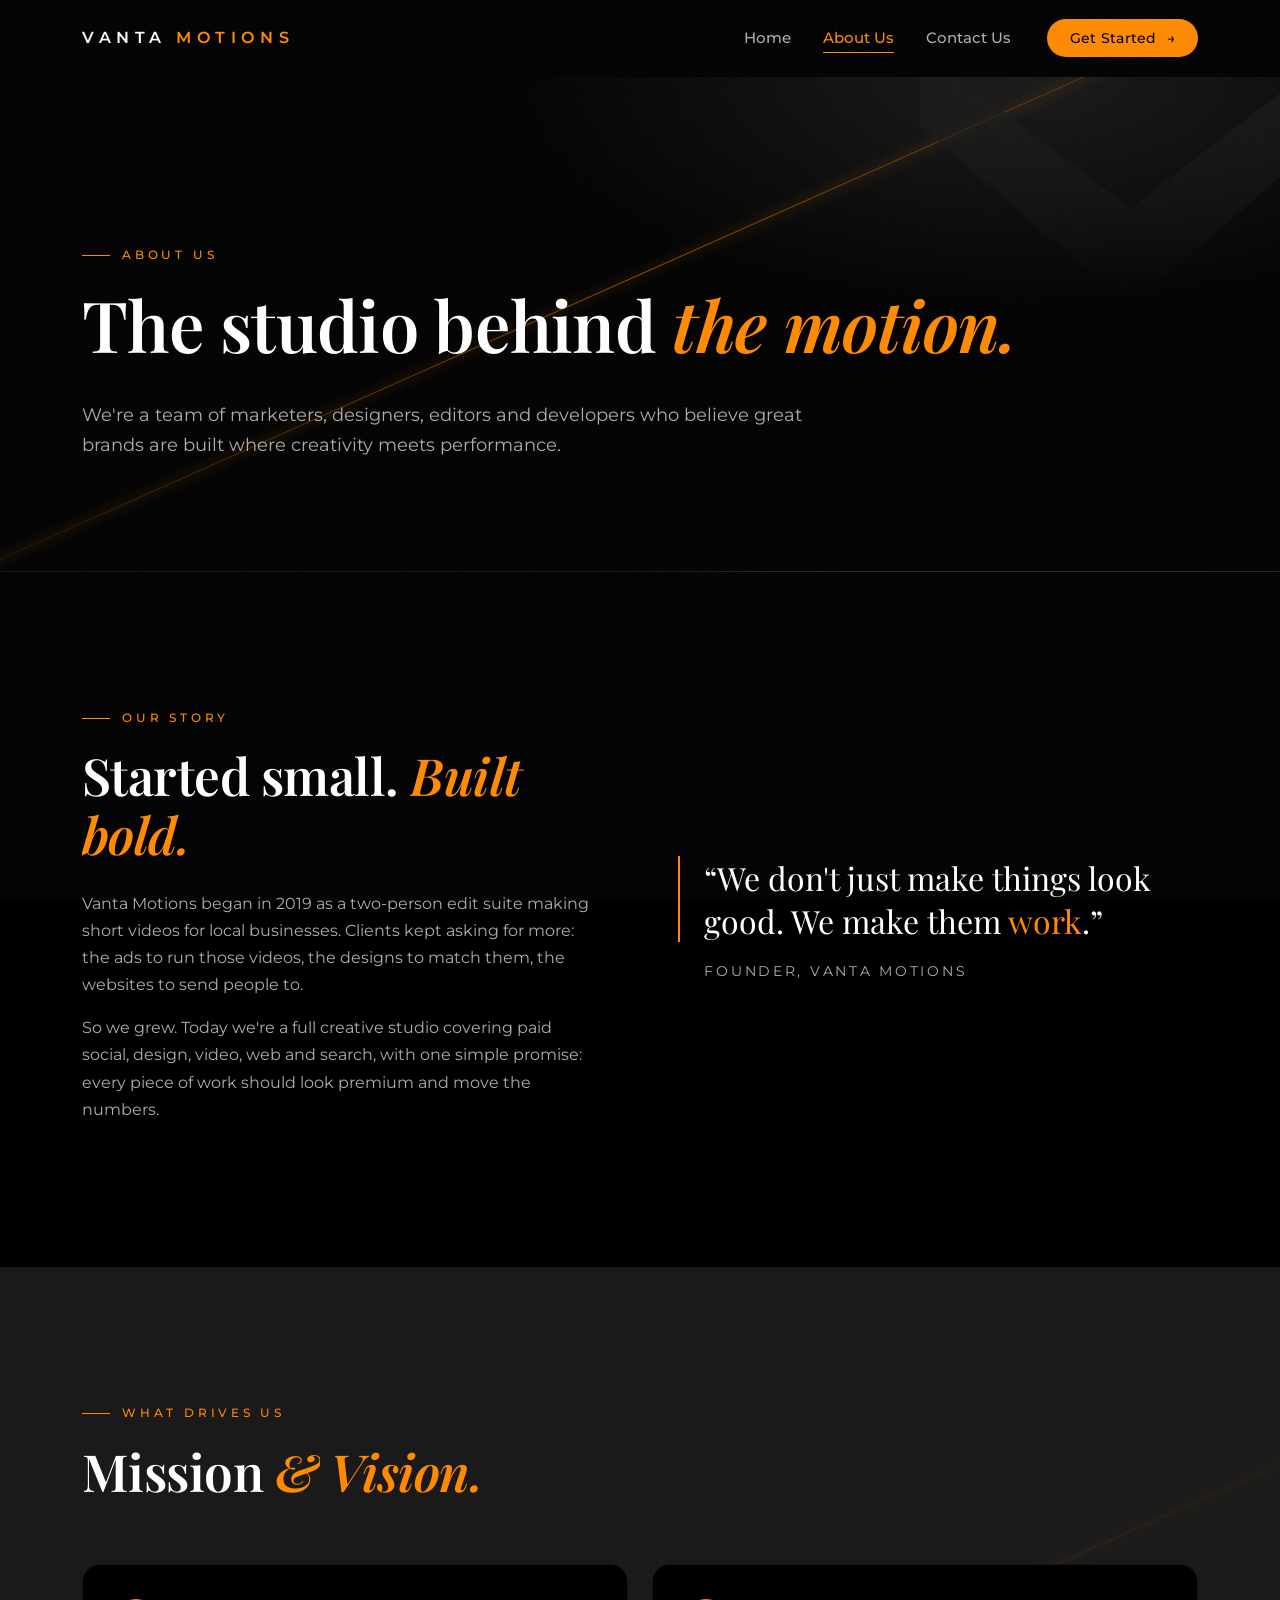
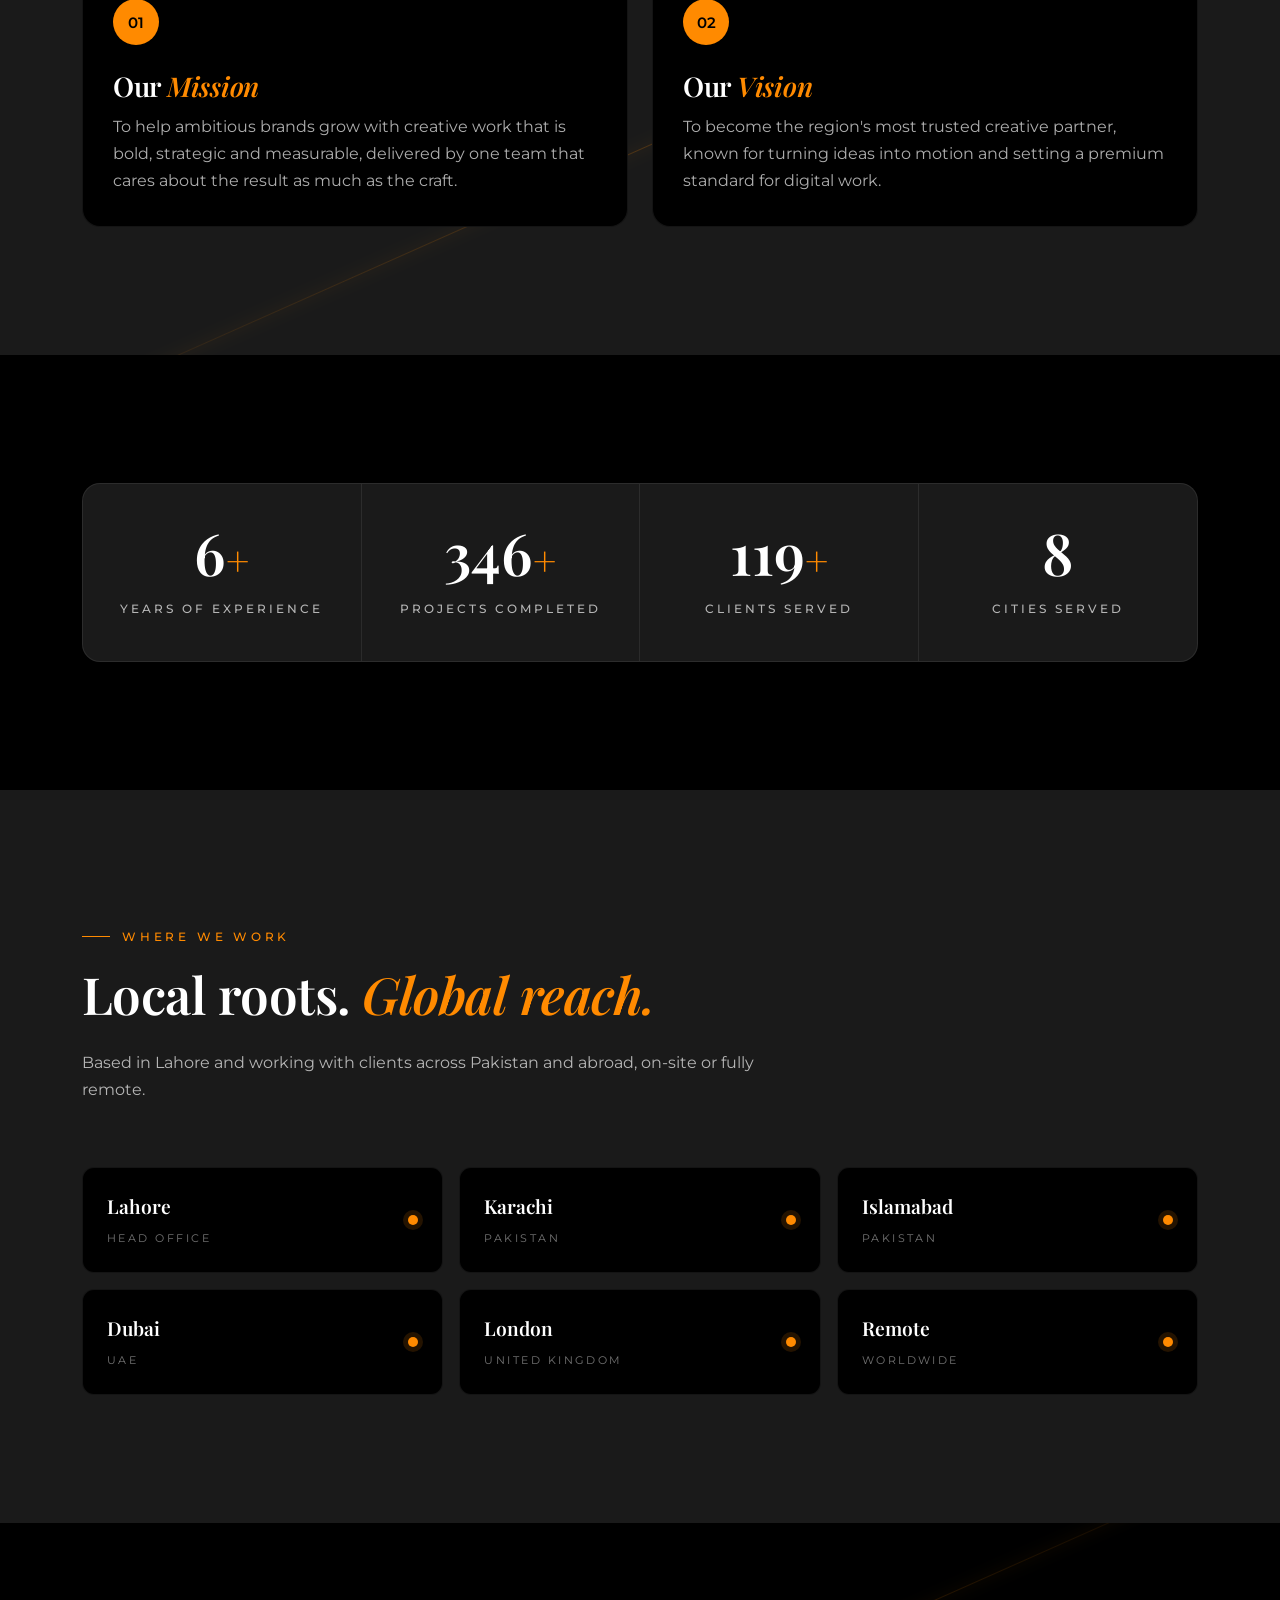
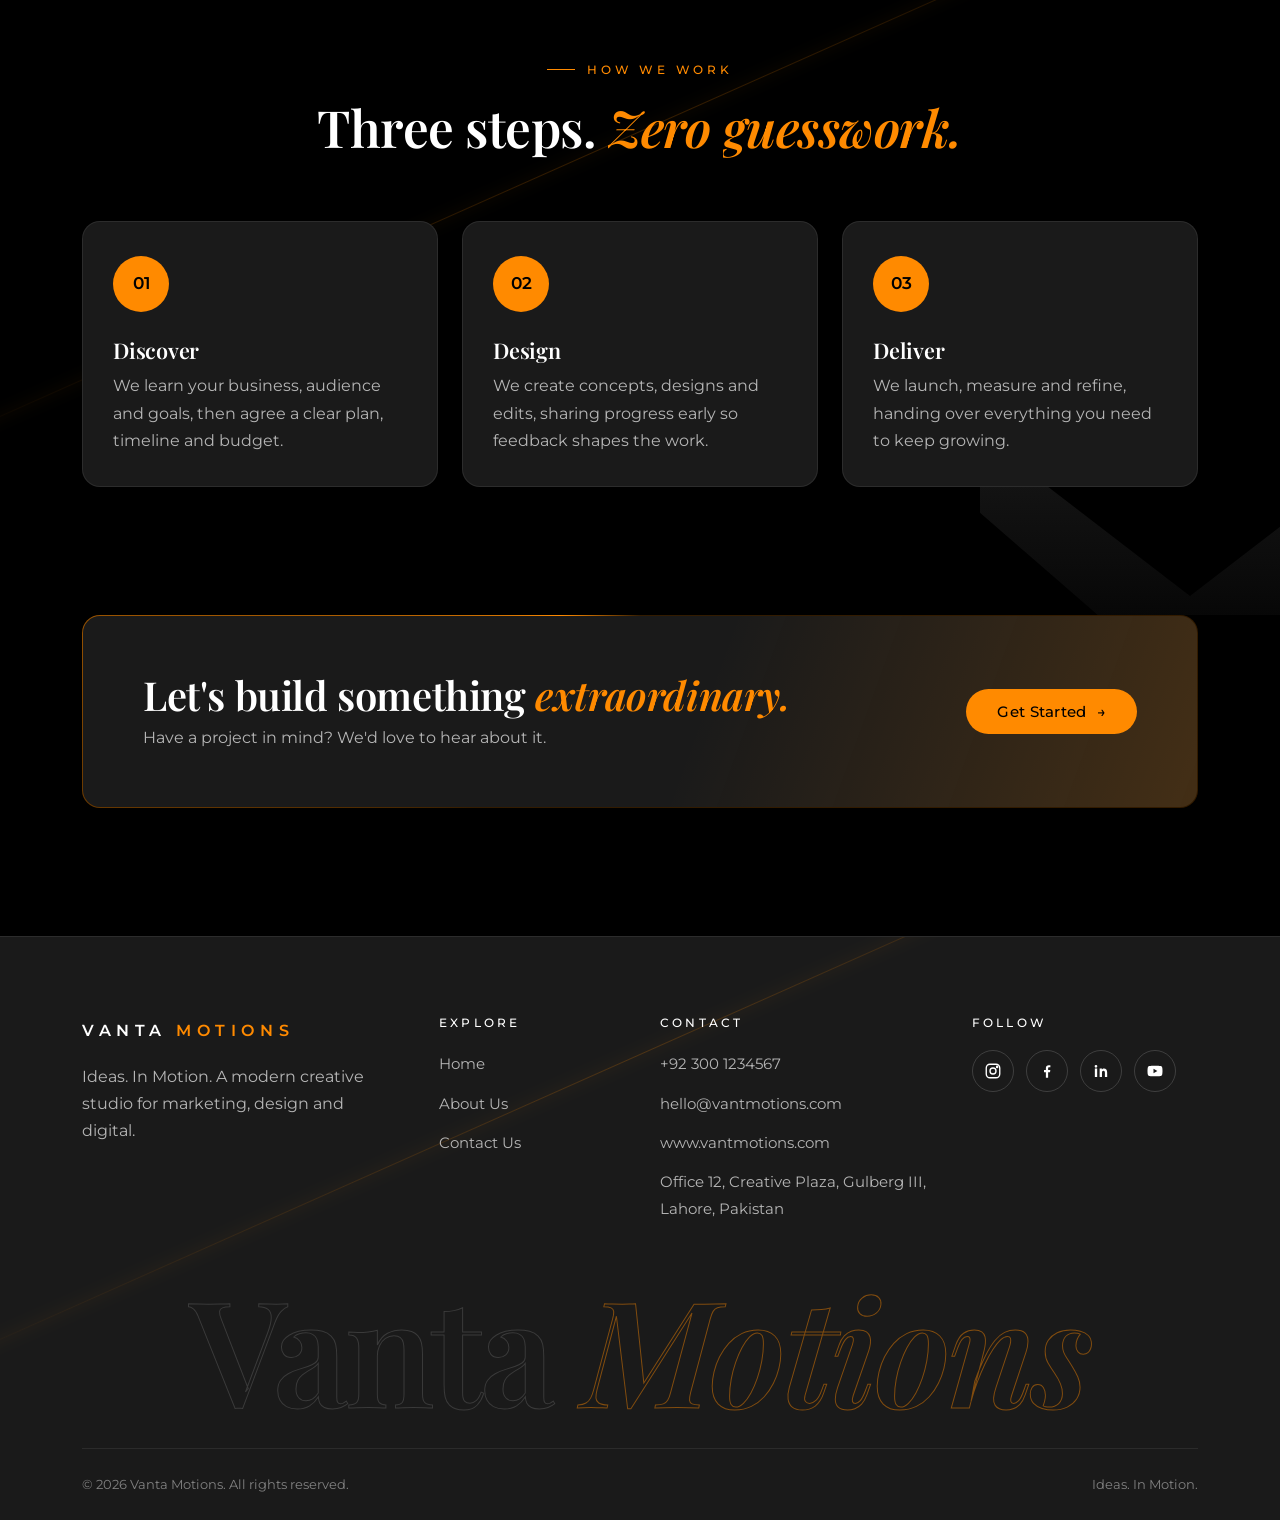
==== commit a973c8de: "Add modern animations and motion effects Intro loader, page transitions, word-by-word heading reveal" ====
--- a/about.html
+++ b/about.html
@@ -9,12 +9,29 @@
   <!-- Brand fonts: Playfair Display (headings), Montserrat (body 400 / nav & buttons 500) -->
   <link rel="preconnect" href="https://fonts.googleapis.com">
   <link rel="preconnect" href="https://fonts.gstatic.com" crossorigin>
-  <link href="https://fonts.googleapis.com/css2?family=Montserrat:wght@400;500;600&family=Playfair+Display:wght@500;600;700&display=swap" rel="stylesheet">
+  <link href="https://fonts.googleapis.com/css2?family=Montserrat:wght@400;500;600&family=Playfair+Display:ital,wght@0,500;0,600;0,700;1,500;1,600&display=swap" rel="stylesheet">
 
   <link rel="stylesheet" href="css/style.css">
-  <script>document.documentElement.classList.add("js");</script>
+  <script>
+    /* Marks JS as running; plays the intro loader once per browser session (skipped for reduced motion) */
+    (function (d) {
+      d.classList.add("js");
+      try {
+        var reduce = window.matchMedia && matchMedia("(prefers-reduced-motion: reduce)").matches;
+        if (!reduce && !sessionStorage.getItem("vm-intro")) { d.classList.add("intro"); sessionStorage.setItem("vm-intro", "1"); }
+      } catch (e) {}
+    })(document.documentElement);
+  </script>
 </head>
 <body>
+  <!-- Intro loader (first visit per session only; pure CSS animation) -->
+  <div class="loader" aria-hidden="true">
+    <div class="loader-inner">
+      <span class="loader-logo">Vanta <span>Motions</span></span>
+      <span class="loader-bar"></span>
+      <span class="loader-tag">Ideas. In Motion.</span>
+    </div>
+  </div>
   <a class="skip-link" href="#main">Skip to content</a>
 
   <!-- ================= HEADER (shared) ================= -->
@@ -104,22 +121,22 @@
     <!-- ================= STATS ================= -->
     <section class="section">
       <div class="container">
-        <!-- PLACEHOLDER: all four stat numbers -->
+        <!-- PLACEHOLDER: all four stat numbers (edit both the data-count value and the text; they count up on scroll) -->
         <div class="stats reveal">
           <div class="stat">
-            <span class="stat-value">6<span class="accent">+</span></span>
+            <span class="stat-value"><span data-count="6">6</span><span class="accent">+</span></span>
             <span class="stat-label">Years of experience</span>
           </div>
           <div class="stat">
-            <span class="stat-value">350<span class="accent">+</span></span>
+            <span class="stat-value"><span data-count="350">350</span><span class="accent">+</span></span>
             <span class="stat-label">Projects completed</span>
           </div>
           <div class="stat">
-            <span class="stat-value">120<span class="accent">+</span></span>
+            <span class="stat-value"><span data-count="120">120</span><span class="accent">+</span></span>
             <span class="stat-label">Clients served</span>
           </div>
           <div class="stat">
-            <span class="stat-value">8</span>
+            <span class="stat-value"><span data-count="8">8</span></span>
             <span class="stat-label">Cities served</span>
           </div>
         </div>
@@ -242,6 +259,9 @@
         </div>
       </div>
 
+      <!-- Large outlined wordmark -->
+      <div class="footer-mark" aria-hidden="true">Vanta <span>Motions</span></div>
+
       <div class="footer-bottom">
         <p>&copy; <span data-year>2026</span> Vanta Motions. All rights reserved.</p>
         <p>Ideas. In Motion.</p>
--- a/css/style.css
+++ b/css/style.css
@@ -349,9 +349,7 @@
 .hero-visual {
   position: relative;
   aspect-ratio: 1;
-  max-width: 440px;
   width: 100%;
-  margin-left: auto;
 }
 .hero-visual .v {
   position: absolute;
@@ -372,17 +370,6 @@
   z-index: -1;
 }
 
-.scroll-cue {
-  position: absolute;
-  left: 50%;
-  bottom: 28px;
-  transform: translateX(-50%);
-  font-size: 0.7rem;
-  letter-spacing: 0.3em;
-  text-transform: uppercase;
-  color: var(--text-faint);
-  z-index: 1;
-}
 
 /* ---------- 9. Inner page hero (About / Contact) ---------- */
 .page-hero {
@@ -866,7 +853,7 @@
   .story-grid,
   .contact-grid { grid-template-columns: 1fr; }
   .hero { min-height: auto; padding: 72px 0 96px; }
-  .hero-visual { max-width: 300px; margin: 0 auto; order: -1; }
+  .hero-art { max-width: 300px; margin: 0 auto; order: -1; }
 
   .stats { grid-template-columns: repeat(2, 1fr); }
   .stat:nth-child(2) { border-right: 0; }
@@ -883,8 +870,7 @@
   .form-grid { grid-template-columns: 1fr; }
   .footer-grid { grid-template-columns: 1fr; gap: 36px; }
   .logo-text { font-size: 0.86rem; letter-spacing: 0.26em; }
-  .hero-visual { max-width: 220px; }
-  .scroll-cue { display: none; }
+  .hero-art { max-width: 220px; }
   .btn-row .btn { flex: 1 1 auto; }
   .chevron { width: 260px; }
 }
@@ -912,3 +898,533 @@
   .location:hover,
   .socials a:hover { transform: none; }
 }
+
+/* ==========================================================================
+   20. MOTION LAYER — modern animations
+   Everything below is decorative. Reduced-motion users get a calm, static
+   version (see the reduced-motion block at the end of this section).
+   ========================================================================== */
+:root {
+  --ease-out: cubic-bezier(0.16, 1, 0.3, 1);
+  --ease-io: cubic-bezier(0.77, 0, 0.18, 1);
+}
+
+/* Animatable angle for the rotating gradient borders */
+@property --angle {
+  syntax: "<angle>";
+  initial-value: 0deg;
+  inherits: false;
+}
+
+/* Sticky header must not cover anchor targets */
+[id] { scroll-margin-top: calc(var(--header-h) + 12px); }
+
+/* Editorial italic for highlighted words in headings */
+h1 .accent, h2 .accent, h3 .accent { font-style: italic; }
+
+/* ---------- Page enter / leave ---------- */
+.js body { animation: pageIn 0.7s var(--ease) both; }
+@keyframes pageIn { from { opacity: 0; } to { opacity: 1; } }
+
+.page-transition {
+  position: fixed;
+  inset: 0;
+  z-index: 999;
+  pointer-events: none;
+  background: var(--black);
+  transform: scaleY(0);
+  transform-origin: bottom;
+  transition: transform 0.5s var(--ease-io);
+}
+.page-transition::before {
+  content: "";
+  position: absolute;
+  left: 0;
+  right: 0;
+  top: 0;
+  height: 2px;
+  background: var(--orange);
+  box-shadow: 0 0 18px 2px var(--orange-glow);
+}
+html.is-leaving .page-transition { transform: scaleY(1); }
+
+/* ---------- Intro loader (first visit per session) ---------- */
+.loader { display: none; }
+.intro .loader {
+  position: fixed;
+  inset: 0;
+  z-index: 1000;
+  display: flex;
+  align-items: center;
+  justify-content: center;
+  background: var(--black);
+  clip-path: inset(0 0 0 0);
+  animation: loaderOut 0.9s var(--ease-io) 1.55s forwards;
+}
+.loader-inner { display: flex; flex-direction: column; align-items: center; gap: 18px; }
+.loader-logo {
+  font-family: var(--font-body);
+  font-weight: 600;
+  font-size: clamp(1.1rem, 3.2vw, 1.8rem);
+  text-transform: uppercase;
+  white-space: nowrap;
+  color: var(--white);
+  animation: loaderLogo 1.1s var(--ease-out) both;
+}
+.loader-logo span { color: var(--orange); }
+.loader-bar {
+  width: 180px;
+  height: 1px;
+  background: var(--orange);
+  box-shadow: 0 0 14px 1px var(--orange-glow);
+  transform: scaleX(0);
+  animation: loaderBar 1s var(--ease-io) 0.3s forwards;
+}
+.loader-tag {
+  font-family: var(--font-head);
+  font-style: italic;
+  color: var(--text-muted);
+  opacity: 0;
+  animation: fadeUp 0.8s var(--ease-out) 0.7s forwards;
+}
+@keyframes loaderLogo {
+  from { letter-spacing: 0.9em; opacity: 0; filter: blur(6px); }
+  to   { letter-spacing: 0.34em; opacity: 1; filter: blur(0); }
+}
+@keyframes loaderBar { to { transform: scaleX(1); } }
+@keyframes loaderOut { to { clip-path: inset(0 0 100% 0); visibility: hidden; } }
+@keyframes fadeUp {
+  from { opacity: 0; transform: translateY(12px); }
+  to   { opacity: 1; transform: none; }
+}
+
+/* ---------- Scroll progress bar ---------- */
+.scroll-progress {
+  position: fixed;
+  top: 0;
+  left: 0;
+  right: 0;
+  height: 2px;
+  z-index: 150;
+  background: var(--orange);
+  box-shadow: 0 0 10px var(--orange-glow);
+  transform-origin: left;
+  transform: scaleX(var(--progress, 0));
+  pointer-events: none;
+}
+
+/* ---------- Header hides on scroll down, returns on scroll up ---------- */
+.site-header {
+  transition: transform 0.45s var(--ease-out), border-color 0.3s, background-color 0.3s;
+}
+.site-header.is-hidden { transform: translateY(-100%); }
+
+.logo-text { transition: letter-spacing 0.5s var(--ease-out); }
+.logo:hover .logo-text { letter-spacing: 0.4em; }
+
+/* ---------- Subtle film grain over the whole page ---------- */
+body::after {
+  content: "";
+  position: fixed;
+  inset: 0;
+  z-index: 998;
+  pointer-events: none;
+  opacity: 0.05;
+  background-image: url("data:image/svg+xml,%3Csvg xmlns='http://www.w3.org/2000/svg' width='160' height='160'%3E%3Cfilter id='n'%3E%3CfeTurbulence type='fractalNoise' baseFrequency='0.9' numOctaves='2' stitchTiles='stitch'/%3E%3CfeColorMatrix type='saturate' values='0'/%3E%3C/filter%3E%3Crect width='100%25' height='100%25' filter='url(%23n)'/%3E%3C/svg%3E");
+}
+
+/* ---------- Custom cursor (mouse devices only, added by JS) ---------- */
+.cursor-dot,
+.cursor-ring {
+  position: fixed;
+  top: 0;
+  left: 0;
+  z-index: 1001;
+  pointer-events: none;
+  border-radius: 50%;
+  opacity: 0;
+  transition: opacity 0.3s, scale 0.35s var(--ease-out), background-color 0.3s, border-color 0.3s;
+}
+.cursor-dot { width: 6px; height: 6px; margin: -3px 0 0 -3px; background: var(--orange); }
+.cursor-ring { width: 38px; height: 38px; margin: -19px 0 0 -19px; border: 1px solid rgba(255, 255, 255, 0.5); }
+.has-cursor .cursor-dot,
+.has-cursor .cursor-ring { opacity: 1; }
+.has-cursor .cursor-ring.is-hover { scale: 1.7; background: var(--orange-soft); border-color: var(--orange); }
+.has-cursor .cursor-ring.is-text,
+.has-cursor .cursor-ring.is-out,
+.has-cursor .cursor-dot.is-out { opacity: 0; }
+.has-cursor,
+.has-cursor a,
+.has-cursor button,
+.has-cursor select,
+.has-cursor label { cursor: none; }
+.has-cursor input,
+.has-cursor textarea { cursor: text; }
+
+/* ---------- Glow lines drift and carry a travelling spark ---------- */
+.glow-line { animation: glowDrift 9s ease-in-out infinite alternate; }
+.glow-line::after {
+  content: "";
+  position: absolute;
+  top: -1px;
+  left: 0;
+  width: 160px;
+  height: 3px;
+  border-radius: 3px;
+  background: linear-gradient(90deg, transparent, var(--white), transparent);
+  box-shadow: 0 0 16px 3px var(--orange-glow);
+  animation: spark 7s linear infinite;
+}
+.deco .glow-line:nth-child(2)::after { animation-delay: -3.5s; animation-duration: 9s; }
+@keyframes glowDrift {
+  from { transform: rotate(-24deg) translateX(-6%); }
+  to   { transform: rotate(-24deg) translateX(6%); }
+}
+@keyframes spark {
+  0%   { left: 0%; opacity: 0; }
+  10%  { opacity: 1; }
+  90%  { opacity: 1; }
+  100% { left: 100%; opacity: 0; }
+}
+
+/* Chevrons gently float */
+.chevron { animation: float 10s ease-in-out infinite; }
+@keyframes float {
+  0%, 100% { translate: 0 0; }
+  50%      { translate: 0 -16px; }
+}
+
+/* ---------- Hero ---------- */
+.hero::before {
+  content: "";
+  position: absolute;
+  inset: 0;
+  z-index: 0;
+  pointer-events: none;
+  background: radial-gradient(600px circle at var(--mx, 70%) var(--my, 35%), rgba(255, 138, 0, 0.1), transparent 60%);
+}
+
+.status-pill {
+  display: inline-flex;
+  align-items: center;
+  gap: 10px;
+  margin-bottom: 26px;
+  padding: 8px 16px 8px 12px;
+  border: 1px solid var(--line-strong);
+  border-radius: 999px;
+  background: rgba(26, 26, 26, 0.6);
+  -webkit-backdrop-filter: blur(8px);
+  backdrop-filter: blur(8px);
+  font-size: 0.78rem;
+  font-weight: 500;
+  letter-spacing: 0.08em;
+  color: var(--text-muted);
+}
+.pulse { position: relative; width: 8px; height: 8px; border-radius: 50%; background: var(--orange); }
+.pulse::after {
+  content: "";
+  position: absolute;
+  inset: 0;
+  border-radius: 50%;
+  background: var(--orange);
+  animation: pulse 2s ease-out infinite;
+}
+@keyframes pulse { to { transform: scale(3.2); opacity: 0; } }
+
+.hero-art { position: relative; width: 100%; max-width: 440px; margin-left: auto; }
+.hero-visual { transition: transform 0.6s var(--ease-out); }
+.hero-visual .v { animation: float 6s ease-in-out infinite; }
+.hero-visual .v2 { animation-delay: -2s; }
+.hero-visual .v3 { animation-delay: -4s; }
+.hero-visual::after { animation: breathe 5s ease-in-out infinite alternate; }
+@keyframes breathe {
+  from { opacity: 0.6; transform: scale(0.92); }
+  to   { opacity: 1; transform: scale(1.08); }
+}
+
+/* Rotating circular badge */
+.spin-badge {
+  position: absolute;
+  left: -10px;
+  bottom: -10px;
+  z-index: 2;
+  width: 128px;
+  height: 128px;
+  border-radius: 50%;
+  display: grid;
+  place-items: center;
+  background: rgba(0, 0, 0, 0.55);
+  border: 1px solid var(--line-strong);
+  -webkit-backdrop-filter: blur(6px);
+  backdrop-filter: blur(6px);
+  transition: border-color 0.3s, translate 0.3s var(--ease-out);
+}
+.spin-text { position: absolute; inset: 0; width: 100%; height: 100%; animation: spin 16s linear infinite; }
+.spin-text text {
+  font-family: var(--font-body);
+  font-size: 9px;
+  font-weight: 500;
+  text-transform: uppercase;
+  fill: var(--white);
+}
+.spin-arrow {
+  width: 40px;
+  height: 40px;
+  border-radius: 50%;
+  display: grid;
+  place-items: center;
+  background: var(--orange);
+  color: var(--black);
+  font-size: 1.1rem;
+  transition: transform 0.4s var(--ease-out);
+}
+.spin-badge:hover { border-color: var(--orange); }
+.spin-badge:hover .spin-arrow { transform: translateY(4px); }
+@keyframes spin { to { transform: rotate(360deg); } }
+
+/* ---------- Heading word-by-word reveal (words wrapped by JS) ---------- */
+.word {
+  display: inline-block;
+  overflow: hidden;
+  vertical-align: top;
+  padding: 0 0.06em 0.14em 0;
+  margin: 0 -0.06em -0.14em 0;
+}
+.js .word-inner {
+  display: inline-block;
+  transform: translateY(110%) rotate(4deg);
+  transform-origin: left bottom;
+  transition: transform 1.1s var(--ease-out);
+  transition-delay: calc(var(--i, 0) * 70ms + 80ms);
+}
+.js .is-visible .word-inner { transform: none; }
+.js .reveal.split-host { opacity: 1; transform: none; }
+
+/* Section label line draws in */
+.js .reveal .label::before,
+.js .label.reveal::before {
+  transform: scaleX(0);
+  transform-origin: left;
+  transition: transform 0.9s var(--ease-out) 0.2s;
+}
+.js .is-visible .label::before,
+.js .label.is-visible::before { transform: scaleX(1); }
+
+/* ---------- Services marquee ---------- */
+.marquee {
+  position: relative;
+  overflow: hidden;
+  padding: 26px 0;
+  background: var(--black);
+  border-top: 1px solid var(--line);
+  border-bottom: 1px solid var(--line);
+}
+.marquee::before,
+.marquee::after {
+  content: "";
+  position: absolute;
+  top: 0;
+  bottom: 0;
+  z-index: 1;
+  width: 12%;
+  pointer-events: none;
+}
+.marquee::before { left: 0; background: linear-gradient(90deg, var(--black), transparent); }
+.marquee::after { right: 0; background: linear-gradient(-90deg, var(--black), transparent); }
+.marquee-track { display: flex; width: max-content; animation: marquee 34s linear infinite; }
+.marquee:hover .marquee-track { animation-play-state: paused; }
+.marquee-list {
+  display: flex;
+  align-items: center;
+  gap: clamp(24px, 3vw, 48px);
+  margin: 0;
+  padding: 0 clamp(24px, 3vw, 48px) 0 0;
+  list-style: none;
+}
+.marquee-list li {
+  font-family: var(--font-head);
+  font-size: clamp(1.8rem, 4.5vw, 3.4rem);
+  font-weight: 600;
+  line-height: 1.1;
+  white-space: nowrap;
+  color: var(--white);
+  transition: color 0.3s, -webkit-text-stroke-color 0.3s;
+}
+.marquee-list li.outline {
+  font-style: italic;
+  color: transparent;
+  -webkit-text-stroke: 1px rgba(255, 255, 255, 0.55);
+}
+.marquee-list li.outline:hover { color: var(--orange); -webkit-text-stroke-color: var(--orange); }
+.marquee-list li.star { font-family: var(--font-body); font-size: clamp(1rem, 2vw, 1.5rem); color: var(--orange); }
+@keyframes marquee { to { transform: translateX(-50%); } }
+
+/* ---------- Buttons: shine sweep, fill sweep, magnetic pull ---------- */
+.btn {
+  position: relative;
+  overflow: hidden;
+  isolation: isolate;
+  transition: transform 0.3s var(--ease), box-shadow 0.3s var(--ease), background-color 0.3s var(--ease),
+              color 0.3s var(--ease), border-color 0.3s var(--ease), translate 0.3s var(--ease-out);
+}
+.btn--primary::before {
+  content: "";
+  position: absolute;
+  top: 0;
+  left: -75%;
+  z-index: -1;
+  width: 50%;
+  height: 100%;
+  background: linear-gradient(90deg, transparent, rgba(255, 255, 255, 0.55), transparent);
+  transform: skewX(-20deg);
+  transition: left 0.75s var(--ease-out);
+}
+.btn--primary:hover::before { left: 130%; }
+
+.btn--outline::before {
+  content: "";
+  position: absolute;
+  inset: 0;
+  z-index: -1;
+  background: var(--white);
+  transform: scaleX(0);
+  transform-origin: right;
+  transition: transform 0.5s var(--ease-out);
+}
+.btn--outline:hover { background: transparent; }
+.btn--outline:hover::before { transform: scaleX(1); transform-origin: left; }
+
+.socials a { transition: background-color 0.3s, border-color 0.3s, color 0.3s, transform 0.3s var(--ease), translate 0.3s var(--ease-out); }
+
+/* Loading spinner for the form button */
+.btn .spinner {
+  display: none;
+  width: 16px;
+  height: 16px;
+  border: 2px solid rgba(0, 0, 0, 0.25);
+  border-top-color: var(--black);
+  border-radius: 50%;
+  animation: spin 0.7s linear infinite;
+}
+.btn.is-loading { pointer-events: none; }
+.btn.is-loading .spinner { display: inline-block; }
+.btn.is-loading .arrow { display: none; }
+
+/* ---------- Cards: cursor spotlight, 3D tilt, spinning number ---------- */
+.card::before {
+  content: "";
+  position: absolute;
+  inset: 0;
+  border-radius: inherit;
+  pointer-events: none;
+  background: radial-gradient(280px circle at var(--mx, 50%) var(--my, 0%), rgba(255, 138, 0, 0.14), transparent 70%);
+  opacity: 0;
+  transition: opacity 0.4s;
+}
+.card:hover::before { opacity: 1; }
+.card > * { position: relative; z-index: 1; }
+.js .card.is-tilting {
+  transition: transform 0.15s linear, border-color 0.4s var(--ease), box-shadow 0.4s var(--ease);
+}
+.card-num { transition: box-shadow 0.4s var(--ease), transform 0.8s var(--ease-out); }
+.card:hover .card-num { transform: rotate(360deg); }
+
+.location .dot { transition: box-shadow 0.4s var(--ease); }
+.location:hover .dot { box-shadow: 0 0 0 9px var(--orange-soft), 0 0 18px var(--orange-glow); }
+
+/* ---------- Banner & CTA: rotating gradient border ---------- */
+.banner {
+  border: 1px solid transparent;
+  background:
+    linear-gradient(var(--charcoal), var(--charcoal)) padding-box,
+    conic-gradient(from var(--angle), var(--line) 0deg, var(--line) 240deg, var(--orange) 320deg, var(--line) 360deg) border-box;
+  animation: borderSpin 6s linear infinite;
+}
+.cta-strip {
+  border: 1px solid transparent;
+  background:
+    linear-gradient(110deg, transparent 55%, rgba(255, 138, 0, 0.18) 100%) padding-box,
+    linear-gradient(var(--charcoal), var(--charcoal)) padding-box,
+    conic-gradient(from var(--angle), rgba(255, 138, 0, 0.2) 0deg, rgba(255, 138, 0, 0.2) 240deg, var(--orange) 320deg, rgba(255, 138, 0, 0.2) 360deg) border-box;
+  animation: borderSpin 7s linear infinite;
+}
+@keyframes borderSpin { to { --angle: 360deg; } }
+
+/* ---------- Stats ---------- */
+.stat { transition: background-color 0.4s; }
+.stat:hover { background: rgba(255, 138, 0, 0.05); }
+.stat-value { font-variant-numeric: tabular-nums; }
+
+/* ---------- Contact ---------- */
+.contact-list .icon { transition: background-color 0.3s, color 0.3s, border-color 0.3s, transform 0.4s var(--ease-out); }
+.contact-list li:hover .icon {
+  background: var(--orange);
+  border-color: var(--orange);
+  color: var(--black);
+  transform: rotate(-8deg) scale(1.06);
+}
+.field label { transition: color 0.25s; }
+.field:focus-within label { color: var(--orange); }
+.field.shake { animation: shake 0.45s var(--ease); }
+@keyframes shake {
+  0%, 100% { transform: none; }
+  20% { transform: translateX(-6px); }
+  40% { transform: translateX(6px); }
+  60% { transform: translateX(-4px); }
+  80% { transform: translateX(4px); }
+}
+.form-success.is-visible { animation: popIn 0.6s var(--ease-out); }
+@keyframes popIn {
+  from { opacity: 0; transform: translateY(10px) scale(0.98); }
+  to   { opacity: 1; transform: none; }
+}
+
+/* ---------- Footer wordmark ---------- */
+.footer-mark {
+  position: relative;
+  z-index: 1;
+  padding: 0 0 30px;
+  font-family: var(--font-head);
+  font-weight: 600;
+  font-size: clamp(2.6rem, 11.5vw, 9.5rem);
+  line-height: 0.95;
+  letter-spacing: -0.02em;
+  text-align: center;
+  white-space: nowrap;
+  color: transparent;
+  -webkit-text-stroke: 1px rgba(255, 255, 255, 0.14);
+  user-select: none;
+  transition: -webkit-text-stroke-color 0.6s;
+}
+.footer-mark span { font-style: italic; -webkit-text-stroke-color: rgba(255, 138, 0, 0.45); }
+.footer-mark:hover { -webkit-text-stroke-color: rgba(255, 255, 255, 0.4); }
+
+/* ---------- Responsive tweaks for the motion layer ---------- */
+@media (max-width: 900px) {
+  .spin-badge { width: 100px; height: 100px; left: -16px; bottom: -16px; }
+  .spin-arrow { width: 32px; height: 32px; }
+}
+@media (max-width: 640px) {
+  .spin-badge { display: none; }
+  .marquee { padding: 18px 0; }
+}
+
+/* ---------- Reduced motion: keep it calm and static ---------- */
+@media (prefers-reduced-motion: reduce) {
+  .marquee-track,
+  .spin-text,
+  .glow-line,
+  .glow-line::after,
+  .chevron,
+  .hero-visual .v,
+  .hero-visual::after,
+  .pulse::after,
+  .banner,
+  .cta-strip,
+  .js body { animation: none !important; }
+  .glow-line::after { display: none; }
+  .js .word-inner,
+  .js .reveal .label::before,
+  .js .label.reveal::before { transform: none; }
+  .card:hover .card-num { transform: none; }
+}
